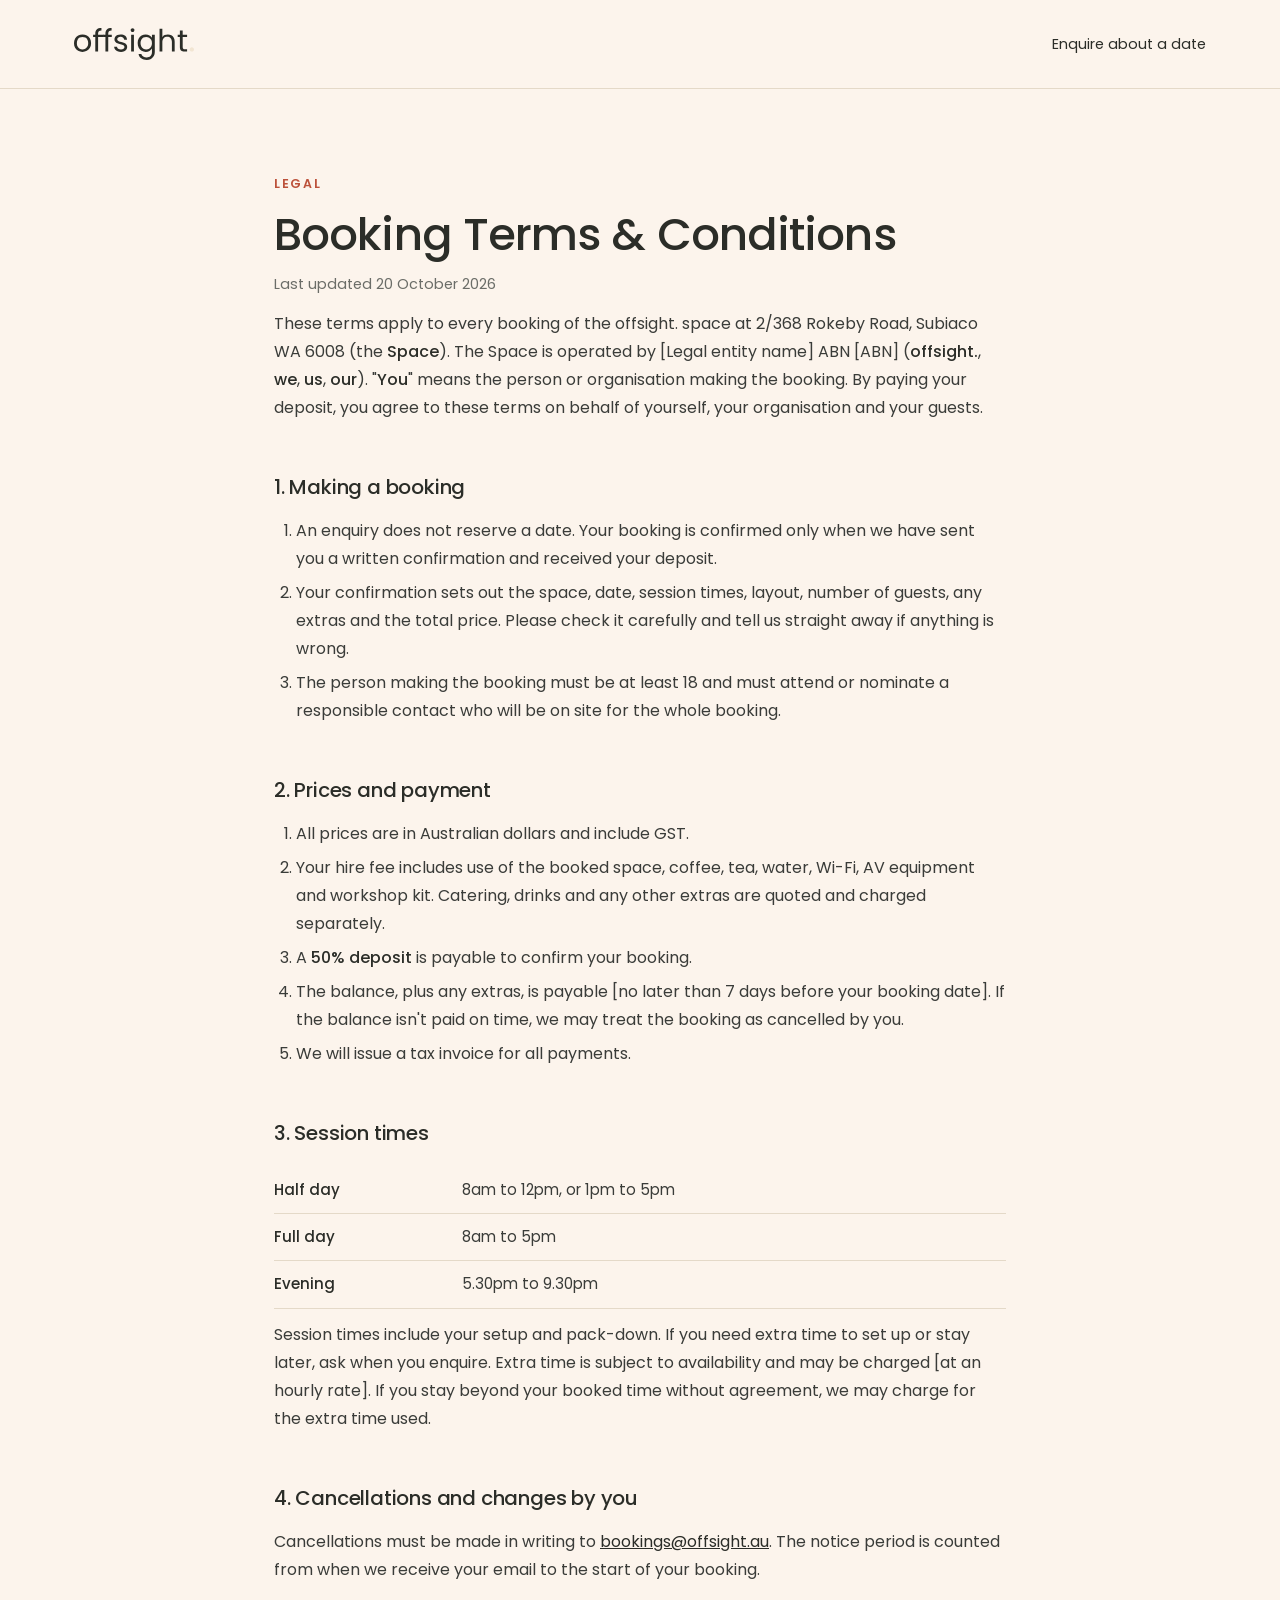
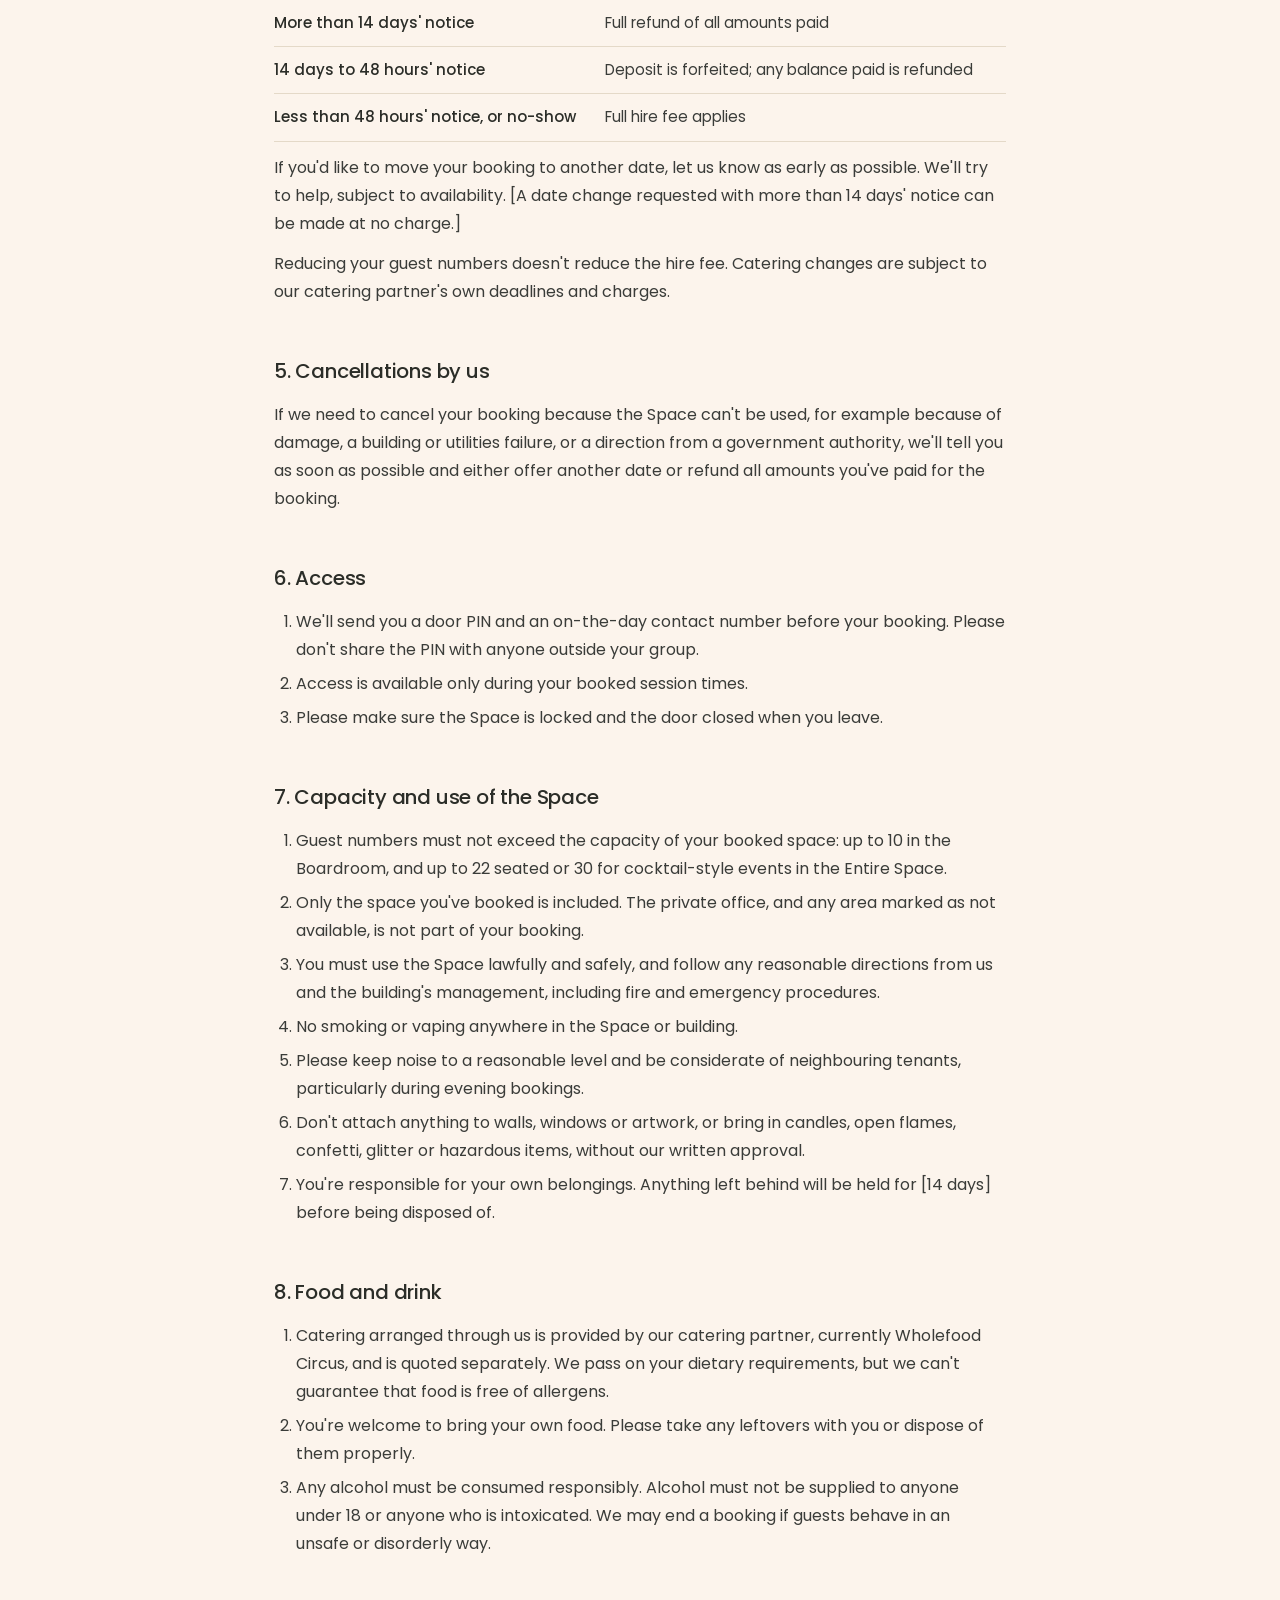
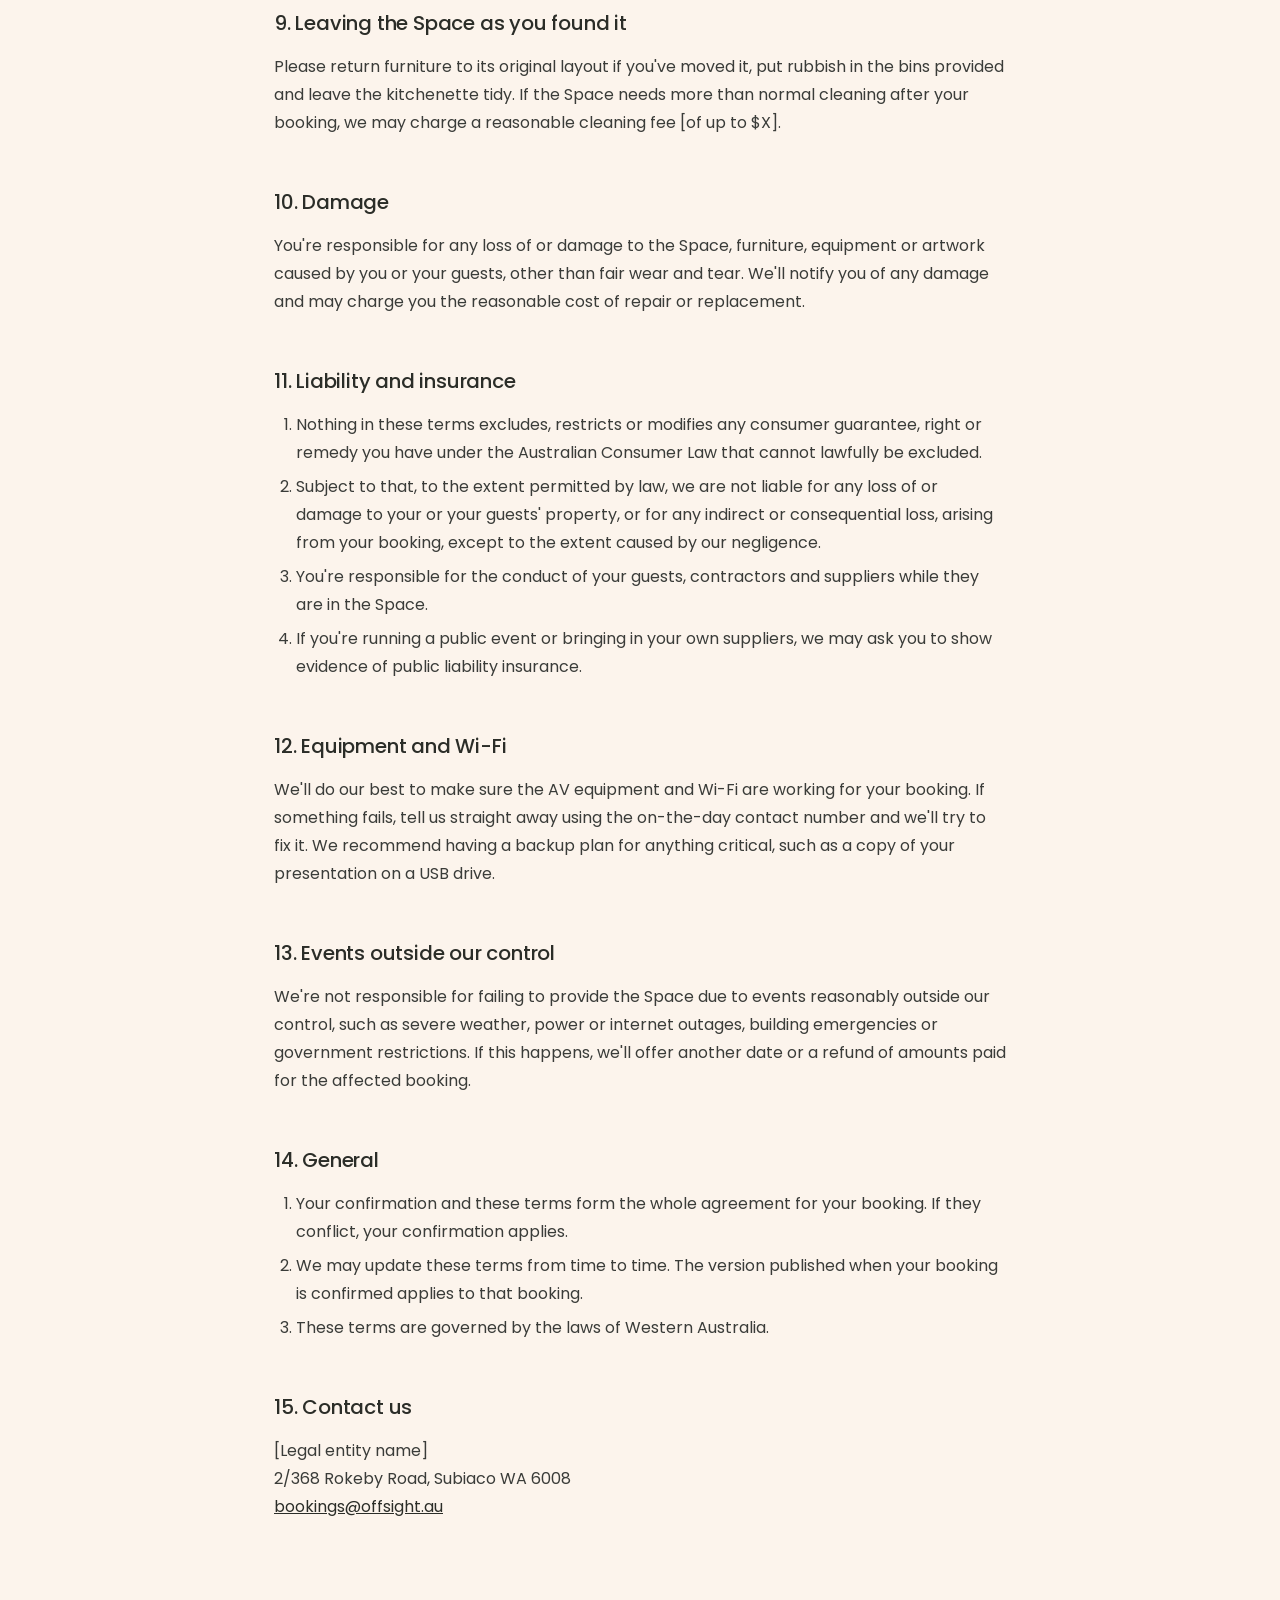
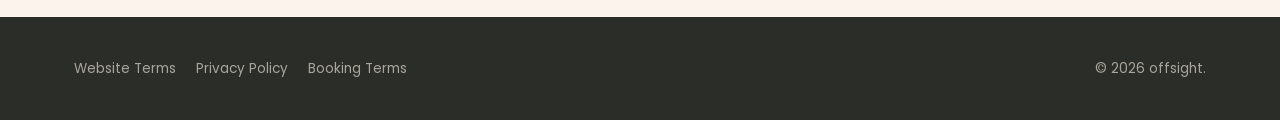
==== booking-terms.html @ 72a3e8a4 "Add Website Terms, Privacy Policy and Booking Terms pages Draft legal pages sharing a small styleshe" ====
<!doctype html>
<html lang="en-AU">
<head>
<meta charset="utf-8">
<meta name="viewport" content="width=device-width, initial-scale=1">
<title>Booking Terms &amp; Conditions | offsight.</title>
<meta name="description" content="Terms and conditions for booking the offsight. boardroom and event space in Subiaco, including deposits, cancellations and use of the space.">
<link rel="icon" href="assets/favicon.svg" type="image/svg+xml">
<link rel="preconnect" href="https://fonts.googleapis.com">
<link rel="preconnect" href="https://fonts.gstatic.com" crossorigin>
<link href="https://fonts.googleapis.com/css2?family=Poppins:wght@400;500;600&display=swap" rel="stylesheet">
<link rel="stylesheet" href="assets/legal.css">
</head>
<body>
<header>
  <div class="wrap">
    <a href="/" aria-label="offsight. home"><img src="assets/logo.svg" alt="offsight." width="120" height="32"></a>
    <nav><a href="/#book">Enquire about a date</a></nav>
  </div>
</header>

<main>
  <div class="wrap">
    <p class="eyebrow">Legal</p>
    <h1>Booking Terms &amp; Conditions</h1>
    <p class="updated">Last updated 20 October 2026</p>

    <p>These terms apply to every booking of the offsight. space at 2/368 Rokeby Road, Subiaco WA 6008 (the <strong>Space</strong>). The Space is operated by [Legal entity name] ABN [ABN] (<strong>offsight.</strong>, <strong>we</strong>, <strong>us</strong>, <strong>our</strong>). "<strong>You</strong>" means the person or organisation making the booking. By paying your deposit, you agree to these terms on behalf of yourself, your organisation and your guests.</p>

    <h2>1. Making a booking</h2>
    <ol>
      <li>An enquiry does not reserve a date. Your booking is confirmed only when we have sent you a written confirmation and received your deposit.</li>
      <li>Your confirmation sets out the space, date, session times, layout, number of guests, any extras and the total price. Please check it carefully and tell us straight away if anything is wrong.</li>
      <li>The person making the booking must be at least 18 and must attend or nominate a responsible contact who will be on site for the whole booking.</li>
    </ol>

    <h2>2. Prices and payment</h2>
    <ol>
      <li>All prices are in Australian dollars and include GST.</li>
      <li>Your hire fee includes use of the booked space, coffee, tea, water, Wi-Fi, AV equipment and workshop kit. Catering, drinks and any other extras are quoted and charged separately.</li>
      <li>A <strong>50% deposit</strong> is payable to confirm your booking.</li>
      <li>The balance, plus any extras, is payable [no later than 7 days before your booking date]. If the balance isn't paid on time, we may treat the booking as cancelled by you.</li>
      <li>We will issue a tax invoice for all payments.</li>
    </ol>

    <h2>3. Session times</h2>
    <table>
      <tr><th>Half day</th><td>8am to 12pm, or 1pm to 5pm</td></tr>
      <tr><th>Full day</th><td>8am to 5pm</td></tr>
      <tr><th>Evening</th><td>5.30pm to 9.30pm</td></tr>
    </table>
    <p>Session times include your setup and pack-down. If you need extra time to set up or stay later, ask when you enquire. Extra time is subject to availability and may be charged [at an hourly rate]. If you stay beyond your booked time without agreement, we may charge for the extra time used.</p>

    <h2>4. Cancellations and changes by you</h2>
    <p>Cancellations must be made in writing to <a href="mailto:bookings@offsight.au">bookings@offsight.au</a>. The notice period is counted from when we receive your email to the start of your booking.</p>
    <table>
      <tr><th>More than 14 days' notice</th><td>Full refund of all amounts paid</td></tr>
      <tr><th>14 days to 48 hours' notice</th><td>Deposit is forfeited; any balance paid is refunded</td></tr>
      <tr><th>Less than 48 hours' notice, or no-show</th><td>Full hire fee applies</td></tr>
    </table>
    <p>If you'd like to move your booking to another date, let us know as early as possible. We'll try to help, subject to availability. [A date change requested with more than 14 days' notice can be made at no charge.]</p>
    <p>Reducing your guest numbers doesn't reduce the hire fee. Catering changes are subject to our catering partner's own deadlines and charges.</p>

    <h2>5. Cancellations by us</h2>
    <p>If we need to cancel your booking because the Space can't be used, for example because of damage, a building or utilities failure, or a direction from a government authority, we'll tell you as soon as possible and either offer another date or refund all amounts you've paid for the booking.</p>

    <h2>6. Access</h2>
    <ol>
      <li>We'll send you a door PIN and an on-the-day contact number before your booking. Please don't share the PIN with anyone outside your group.</li>
      <li>Access is available only during your booked session times.</li>
      <li>Please make sure the Space is locked and the door closed when you leave.</li>
    </ol>

    <h2>7. Capacity and use of the Space</h2>
    <ol>
      <li>Guest numbers must not exceed the capacity of your booked space: up to 10 in the Boardroom, and up to 22 seated or 30 for cocktail-style events in the Entire Space.</li>
      <li>Only the space you've booked is included. The private office, and any area marked as not available, is not part of your booking.</li>
      <li>You must use the Space lawfully and safely, and follow any reasonable directions from us and the building's management, including fire and emergency procedures.</li>
      <li>No smoking or vaping anywhere in the Space or building.</li>
      <li>Please keep noise to a reasonable level and be considerate of neighbouring tenants, particularly during evening bookings.</li>
      <li>Don't attach anything to walls, windows or artwork, or bring in candles, open flames, confetti, glitter or hazardous items, without our written approval.</li>
      <li>You're responsible for your own belongings. Anything left behind will be held for [14 days] before being disposed of.</li>
    </ol>

    <h2>8. Food and drink</h2>
    <ol>
      <li>Catering arranged through us is provided by our catering partner, currently Wholefood Circus, and is quoted separately. We pass on your dietary requirements, but we can't guarantee that food is free of allergens.</li>
      <li>You're welcome to bring your own food. Please take any leftovers with you or dispose of them properly.</li>
      <li>Any alcohol must be consumed responsibly. Alcohol must not be supplied to anyone under 18 or anyone who is intoxicated. We may end a booking if guests behave in an unsafe or disorderly way.</li>
    </ol>

    <h2>9. Leaving the Space as you found it</h2>
    <p>Please return furniture to its original layout if you've moved it, put rubbish in the bins provided and leave the kitchenette tidy. If the Space needs more than normal cleaning after your booking, we may charge a reasonable cleaning fee [of up to $X].</p>

    <h2>10. Damage</h2>
    <p>You're responsible for any loss of or damage to the Space, furniture, equipment or artwork caused by you or your guests, other than fair wear and tear. We'll notify you of any damage and may charge you the reasonable cost of repair or replacement.</p>

    <h2>11. Liability and insurance</h2>
    <ol>
      <li>Nothing in these terms excludes, restricts or modifies any consumer guarantee, right or remedy you have under the Australian Consumer Law that cannot lawfully be excluded.</li>
      <li>Subject to that, to the extent permitted by law, we are not liable for any loss of or damage to your or your guests' property, or for any indirect or consequential loss, arising from your booking, except to the extent caused by our negligence.</li>
      <li>You're responsible for the conduct of your guests, contractors and suppliers while they are in the Space.</li>
      <li>If you're running a public event or bringing in your own suppliers, we may ask you to show evidence of public liability insurance.</li>
    </ol>

    <h2>12. Equipment and Wi-Fi</h2>
    <p>We'll do our best to make sure the AV equipment and Wi-Fi are working for your booking. If something fails, tell us straight away using the on-the-day contact number and we'll try to fix it. We recommend having a backup plan for anything critical, such as a copy of your presentation on a USB drive.</p>

    <h2>13. Events outside our control</h2>
    <p>We're not responsible for failing to provide the Space due to events reasonably outside our control, such as severe weather, power or internet outages, building emergencies or government restrictions. If this happens, we'll offer another date or a refund of amounts paid for the affected booking.</p>

    <h2>14. General</h2>
    <ol>
      <li>Your confirmation and these terms form the whole agreement for your booking. If they conflict, your confirmation applies.</li>
      <li>We may update these terms from time to time. The version published when your booking is confirmed applies to that booking.</li>
      <li>These terms are governed by the laws of Western Australia.</li>
    </ol>

    <h2>15. Contact us</h2>
    <p>[Legal entity name]<br>2/368 Rokeby Road, Subiaco WA 6008<br><a href="mailto:bookings@offsight.au">bookings@offsight.au</a></p>
  </div>
</main>

<footer>
  <div class="wrap">
    <nav><a href="website-terms.html">Website Terms</a><a href="privacy.html">Privacy Policy</a><a href="booking-terms.html">Booking Terms</a></nav>
    <span>© 2026 offsight.</span>
  </div>
</footer>
</body>
</html>
---- assets/legal.css ----
/* shared styles for the legal pages; tokens match index.html */
:root{--ink:#2b2d28;--ink-2:#3a3c39;--sand:#f2e5d2;--cream:#fcf4ec;--muted:#6b6d68;--line:#e4d9c8;--terracotta:#bc513a}
*{box-sizing:border-box;margin:0}
body{font:400 16px/1.75 "Poppins",system-ui,sans-serif;color:var(--ink-2);background:var(--cream);-webkit-font-smoothing:antialiased}
a{color:var(--ink)}
a:hover{color:var(--terracotta)}
:focus-visible{outline:2px solid var(--terracotta);outline-offset:3px}
.wrap{max-width:780px;margin:0 auto;padding:0 24px}
header{padding:28px 0;border-bottom:1px solid var(--line)}
header .wrap{max-width:1180px;display:flex;justify-content:space-between;align-items:center;gap:20px}
header img{width:120px;display:block}
header nav a{font-size:.9rem;text-decoration:none}
main{padding:72px 0 96px}
.eyebrow{font-size:.78rem;font-weight:600;letter-spacing:.14em;text-transform:uppercase;color:var(--terracotta);margin-bottom:14px}
h1{color:var(--ink);font-weight:500;font-size:clamp(2rem,5vw,2.8rem);line-height:1.15;letter-spacing:-.02em}
.updated{color:var(--muted);font-size:.9rem;margin-top:12px}
h2{color:var(--ink);font-weight:500;font-size:1.25rem;letter-spacing:-.01em;margin:48px 0 12px}
p,ul,ol{margin-top:12px}
ul,ol{padding-left:22px}
li{margin-top:6px}
strong{color:var(--ink);font-weight:500}
.note{margin-top:32px;padding:18px 22px;background:var(--sand);border-radius:12px;font-size:.92rem}
table{width:100%;border-collapse:collapse;margin-top:16px;font-size:.94rem}
th,td{text-align:left;padding:10px 12px 10px 0;border-bottom:1px solid var(--line);vertical-align:top}
th{color:var(--ink);font-weight:500}
footer{background:var(--ink);color:#a9a59c;padding:40px 0;font-size:.85rem}
footer .wrap{max-width:1180px;display:flex;justify-content:space-between;gap:20px;flex-wrap:wrap}
footer a{color:#a9a59c;text-decoration:none;margin-right:20px}
footer a:hover{color:var(--sand)}
@media (max-width:560px){.wrap{padding:0 18px}main{padding:48px 0 72px}}
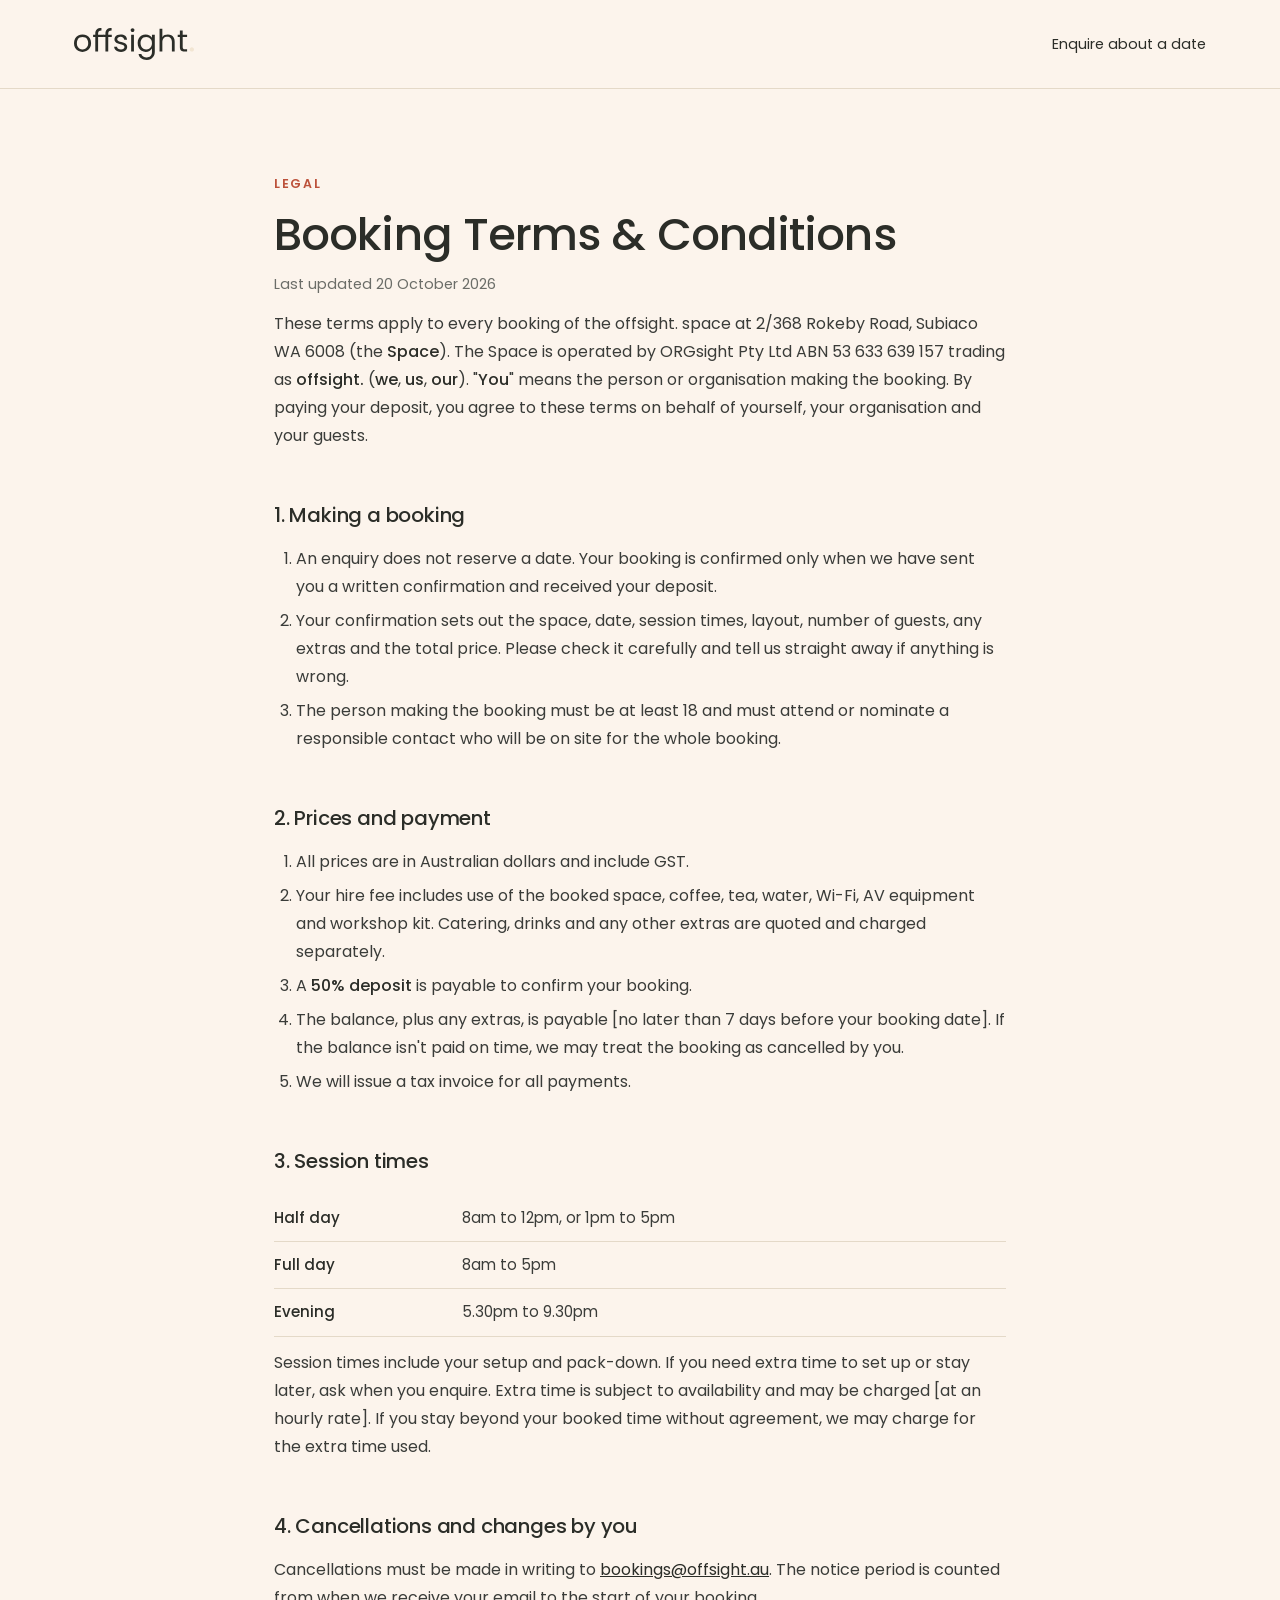
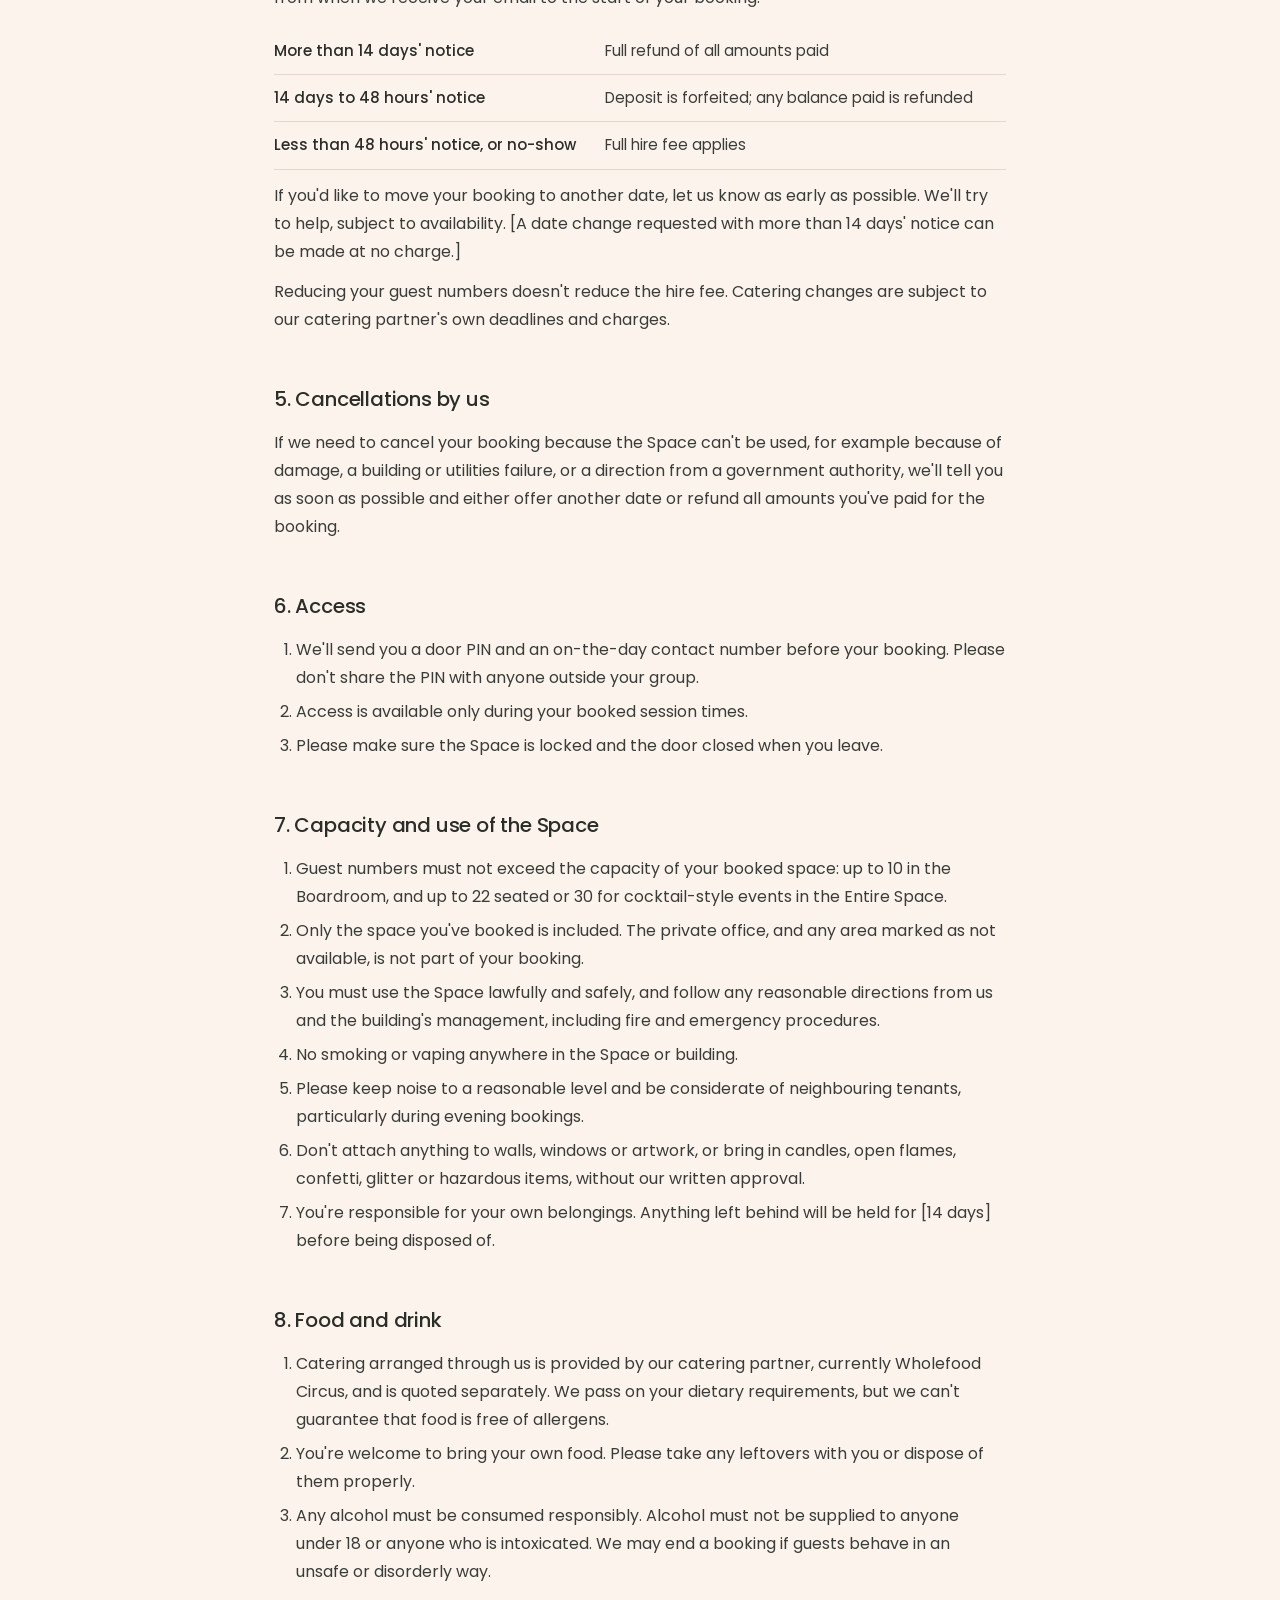
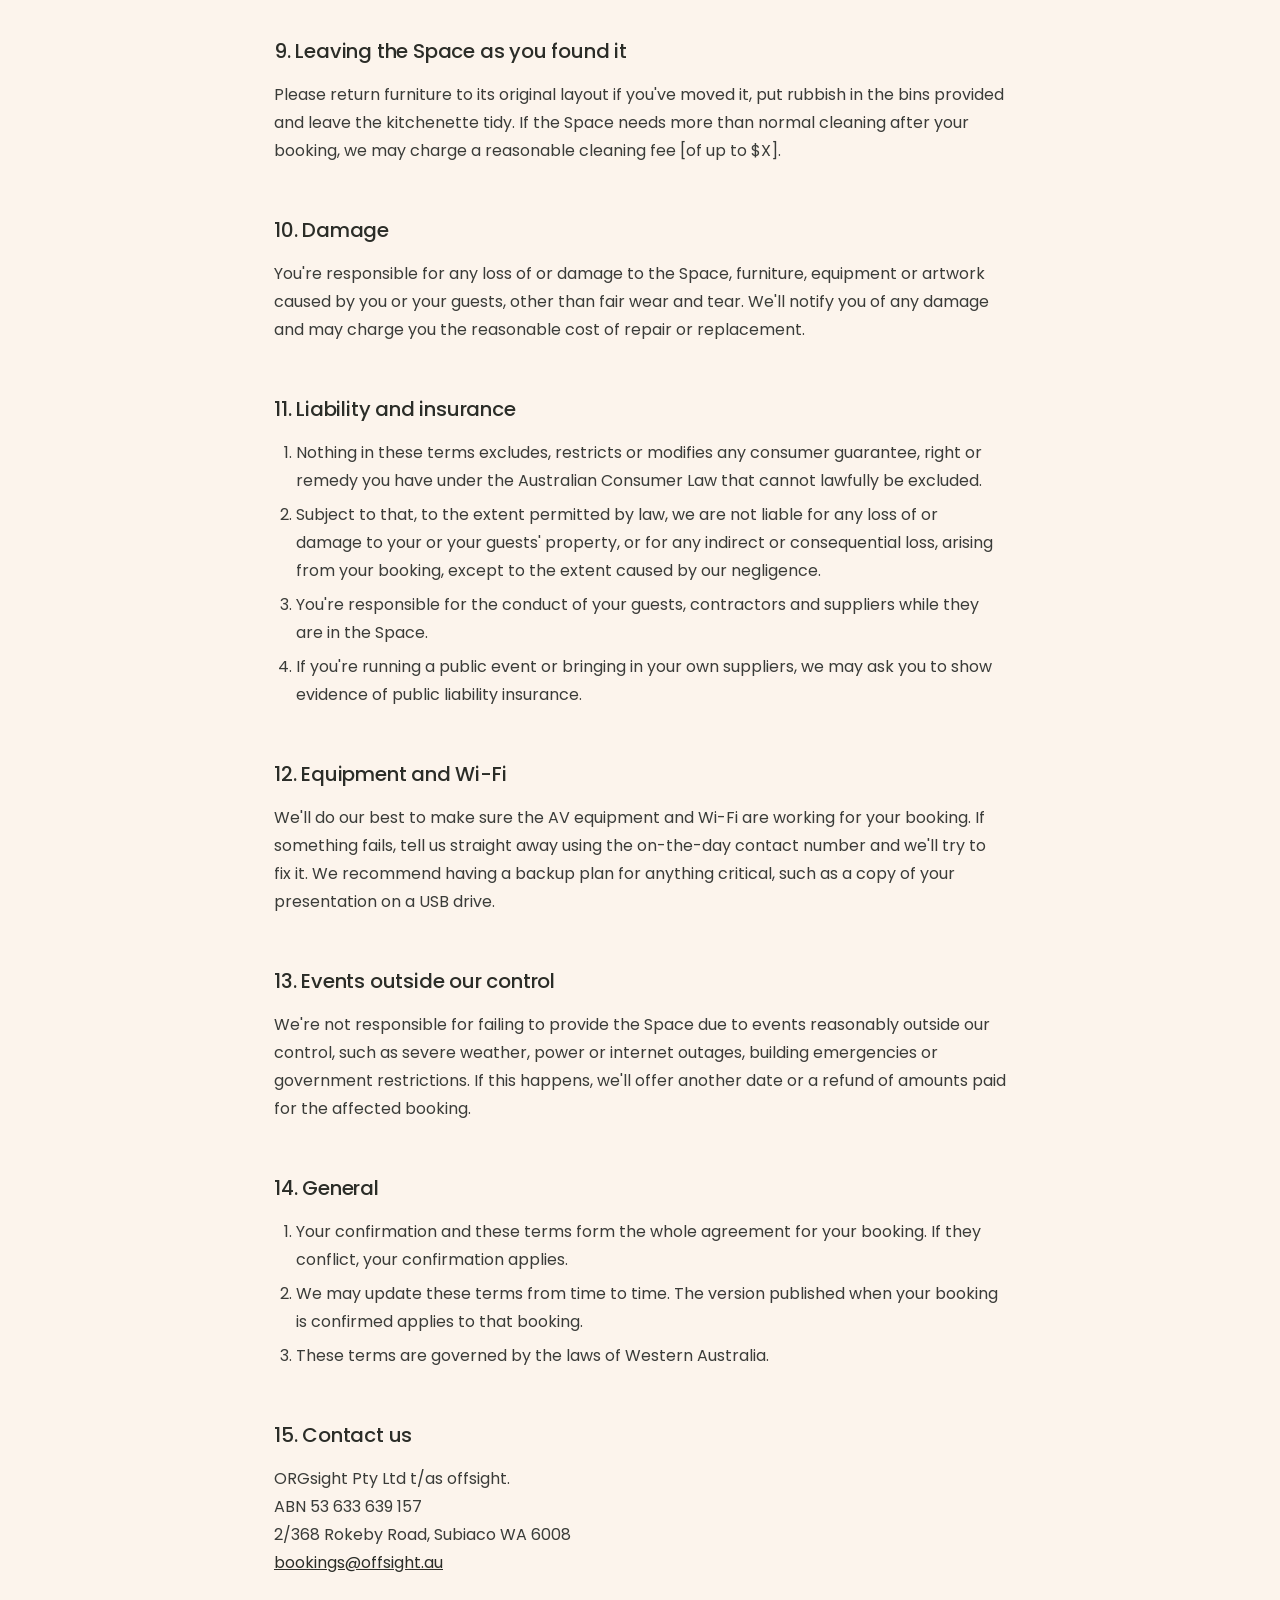
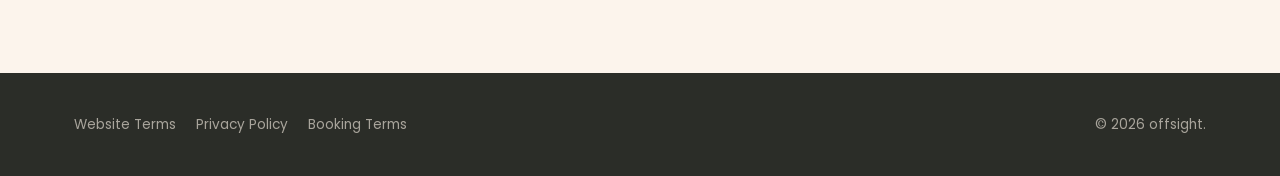
==== commit f9ce7b84: "Add ORGsight Pty Ltd t/as offsight. and ABN to legal pages Co-Authored-By: Claude Opus 5.5 <noreply@" ====
--- a/booking-terms.html
+++ b/booking-terms.html
@@ -25,7 +25,7 @@
     <h1>Booking Terms &amp; Conditions</h1>
     <p class="updated">Last updated 20 October 2026</p>
 
-    <p>These terms apply to every booking of the offsight. space at 2/368 Rokeby Road, Subiaco WA 6008 (the <strong>Space</strong>). The Space is operated by [Legal entity name] ABN [ABN] (<strong>offsight.</strong>, <strong>we</strong>, <strong>us</strong>, <strong>our</strong>). "<strong>You</strong>" means the person or organisation making the booking. By paying your deposit, you agree to these terms on behalf of yourself, your organisation and your guests.</p>
+    <p>These terms apply to every booking of the offsight. space at 2/368 Rokeby Road, Subiaco WA 6008 (the <strong>Space</strong>). The Space is operated by ORGsight Pty Ltd ABN 53 633 639 157 trading as <strong>offsight.</strong> (<strong>we</strong>, <strong>us</strong>, <strong>our</strong>). "<strong>You</strong>" means the person or organisation making the booking. By paying your deposit, you agree to these terms on behalf of yourself, your organisation and your guests.</p>
 
     <h2>1. Making a booking</h2>
     <ol>
@@ -117,7 +117,7 @@
     </ol>
 
     <h2>15. Contact us</h2>
-    <p>[Legal entity name]<br>2/368 Rokeby Road, Subiaco WA 6008<br><a href="mailto:bookings@offsight.au">bookings@offsight.au</a></p>
+    <p>ORGsight Pty Ltd t/as offsight.<br>ABN 53 633 639 157<br>2/368 Rokeby Road, Subiaco WA 6008<br><a href="mailto:bookings@offsight.au">bookings@offsight.au</a></p>
   </div>
 </main>
 
